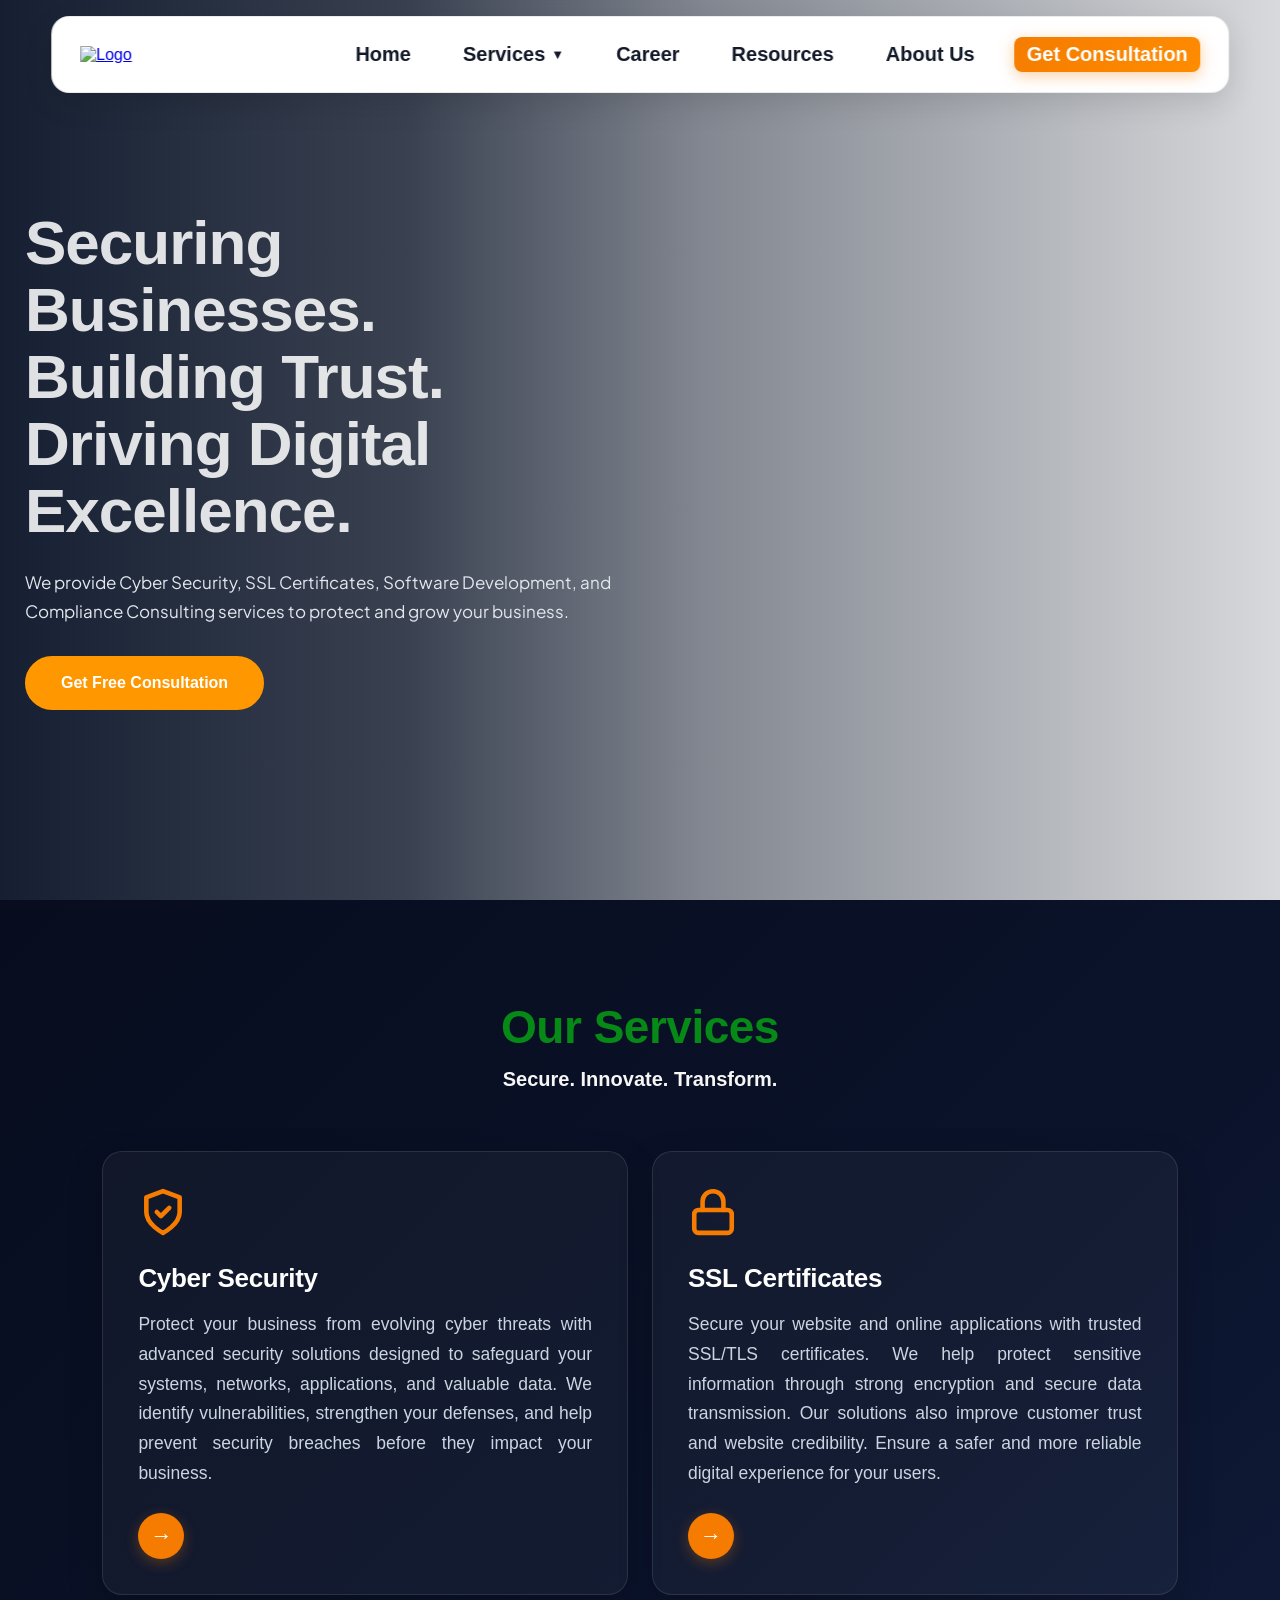
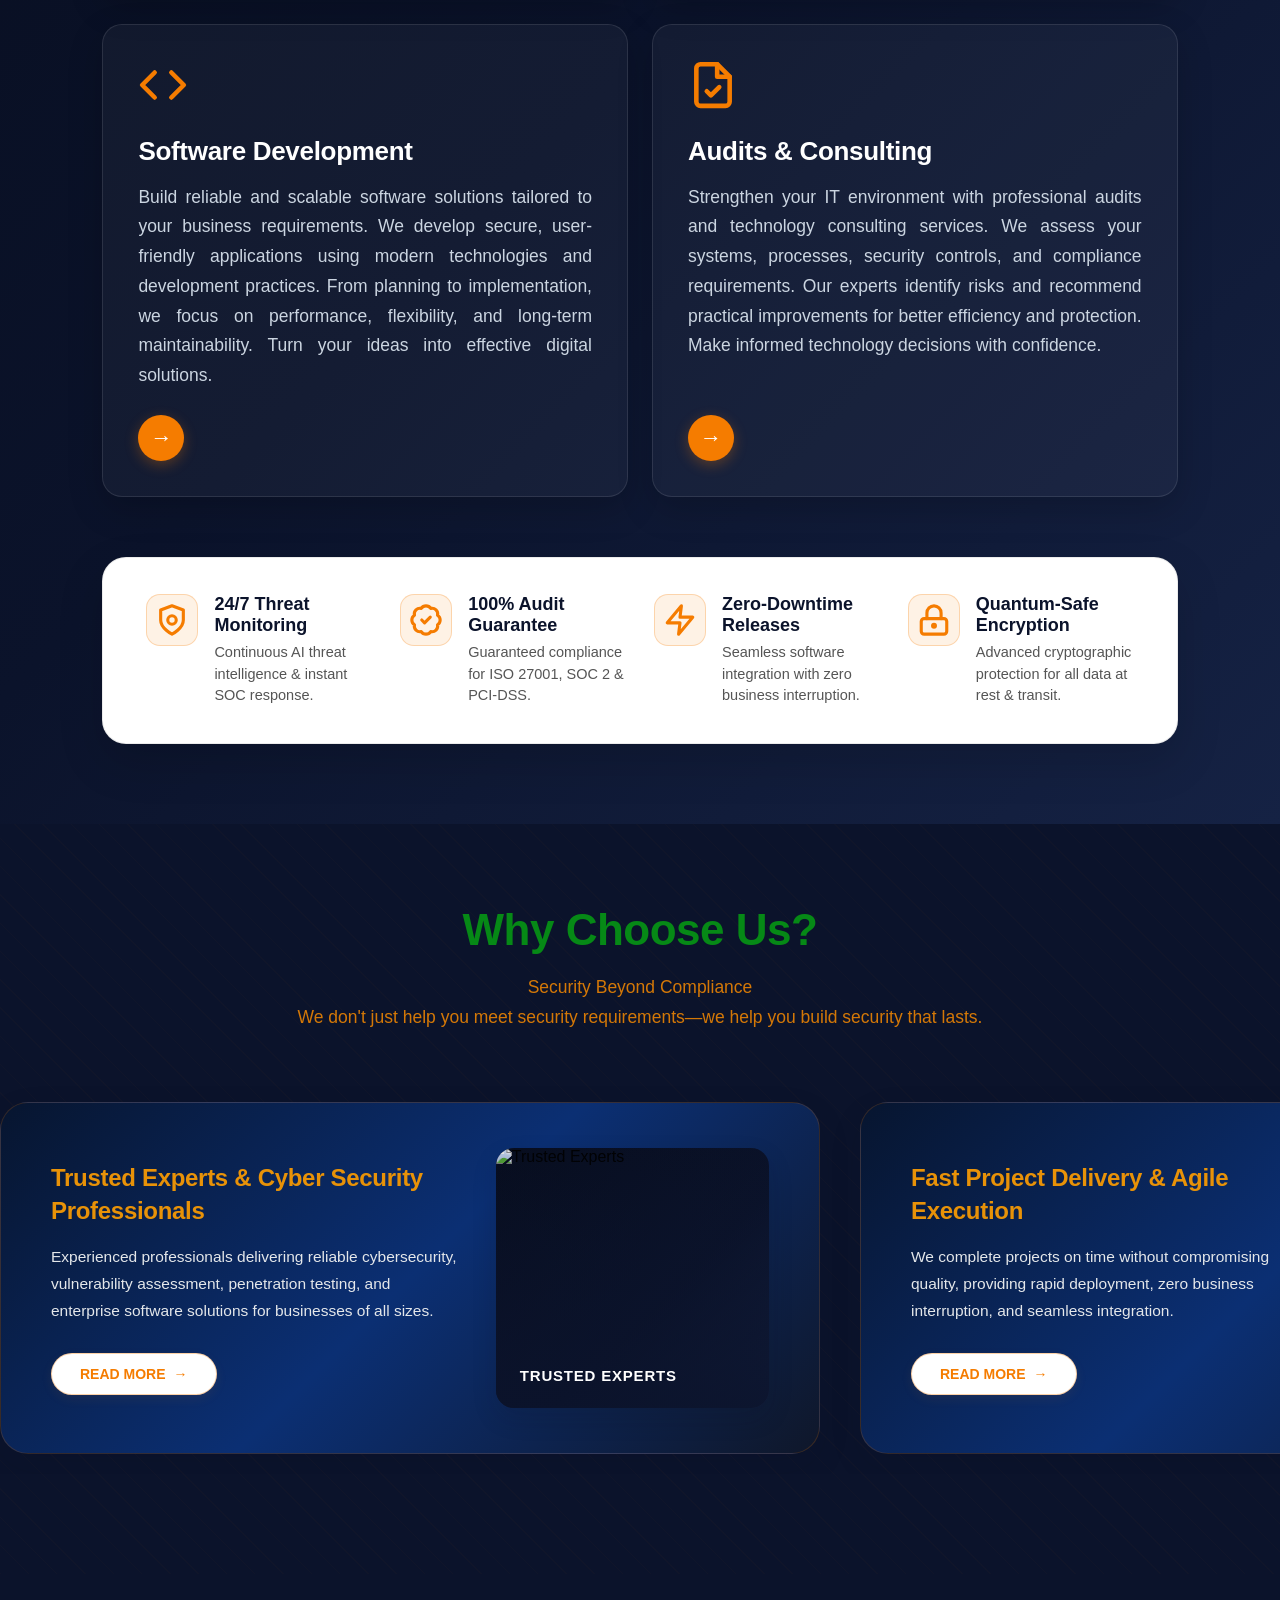
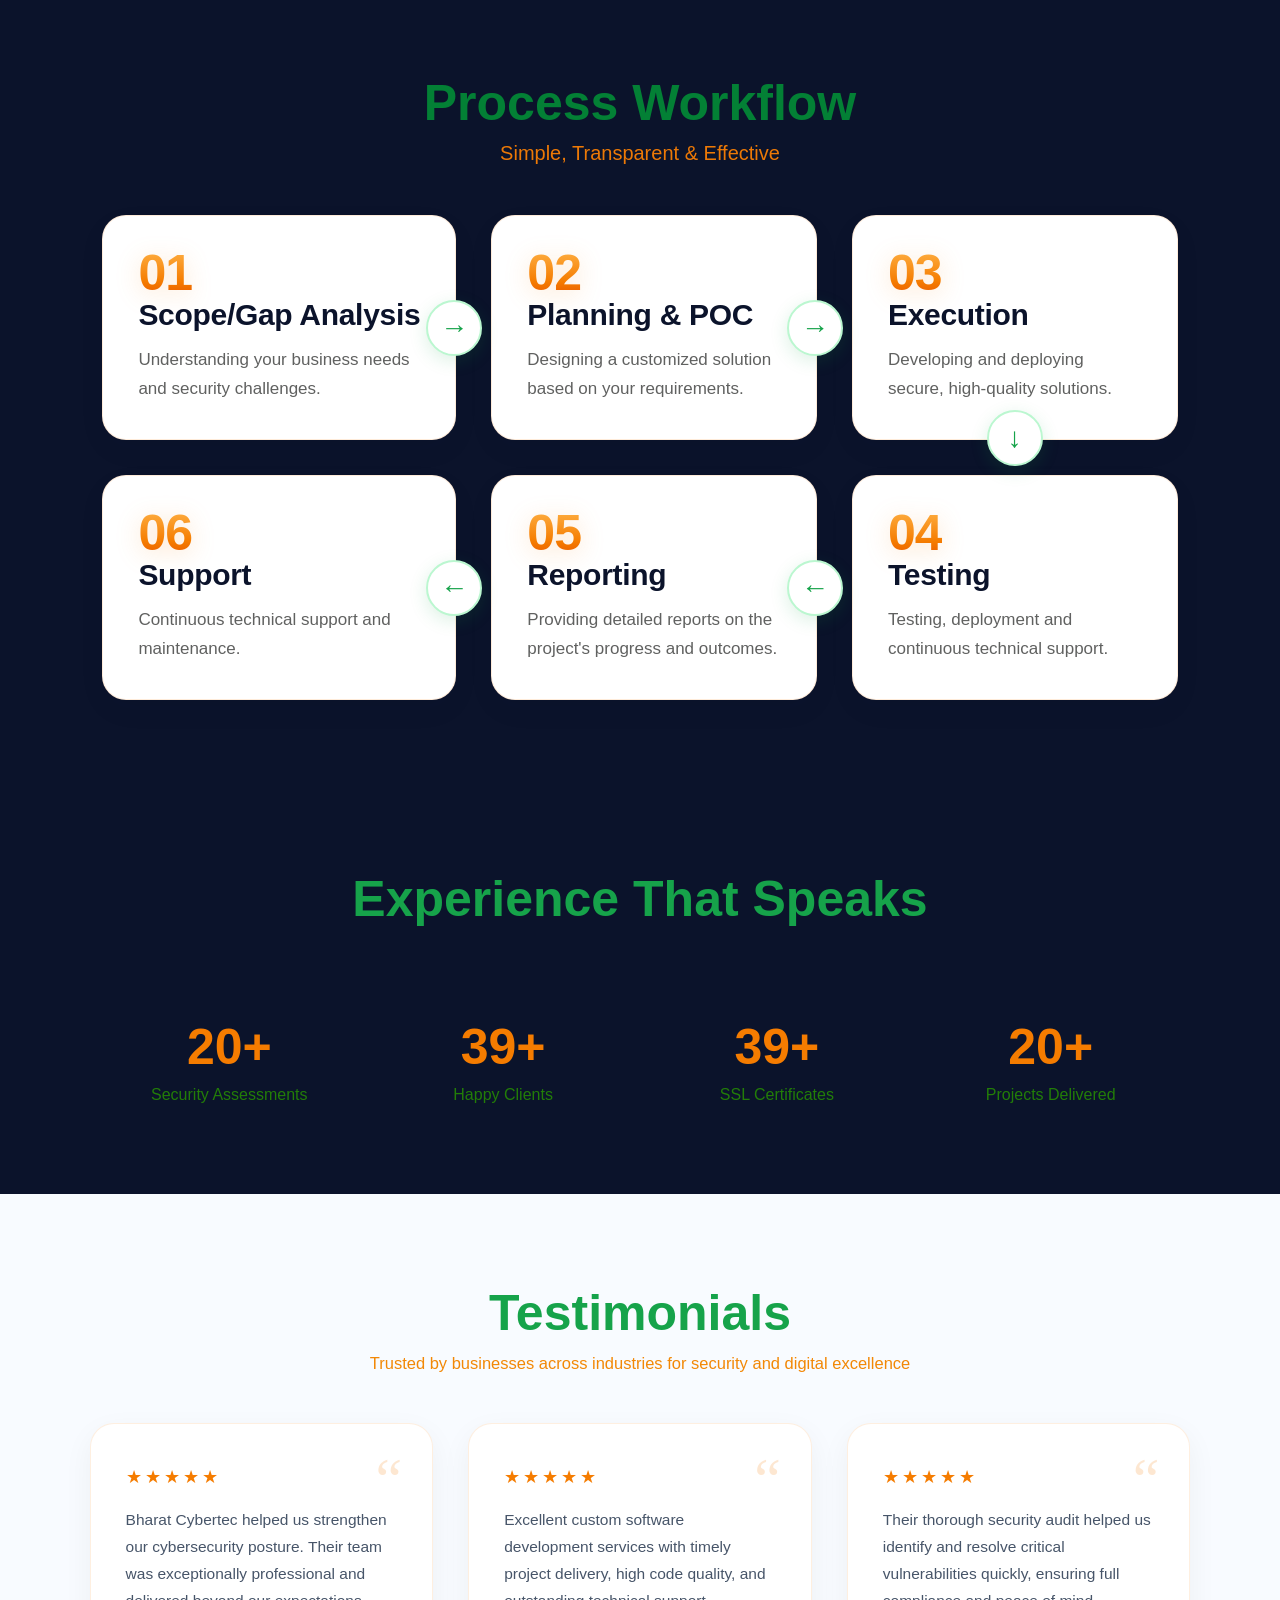
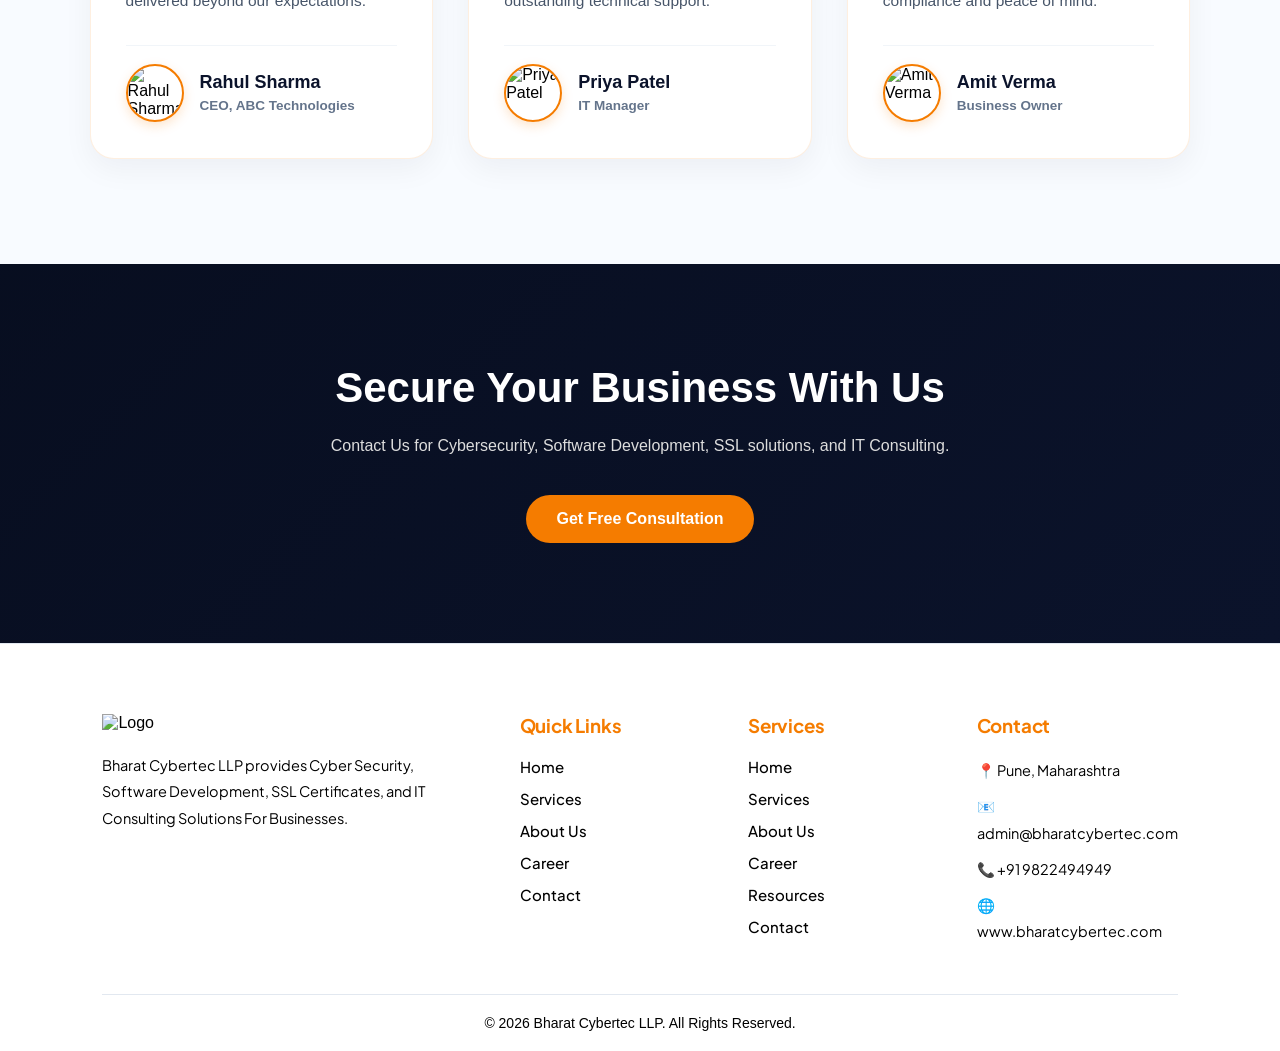
==== home page/index.html @ b397ce19 "Add files via upload" ====
<!DOCTYPE html>
<html>
<head>
    <meta charset="UTF-8">
    <title>Bharat Cybertec LLP</title>
</head>
<body>

    <script>
        window.location.href = "home.html";
    </script>

</body>
</html>
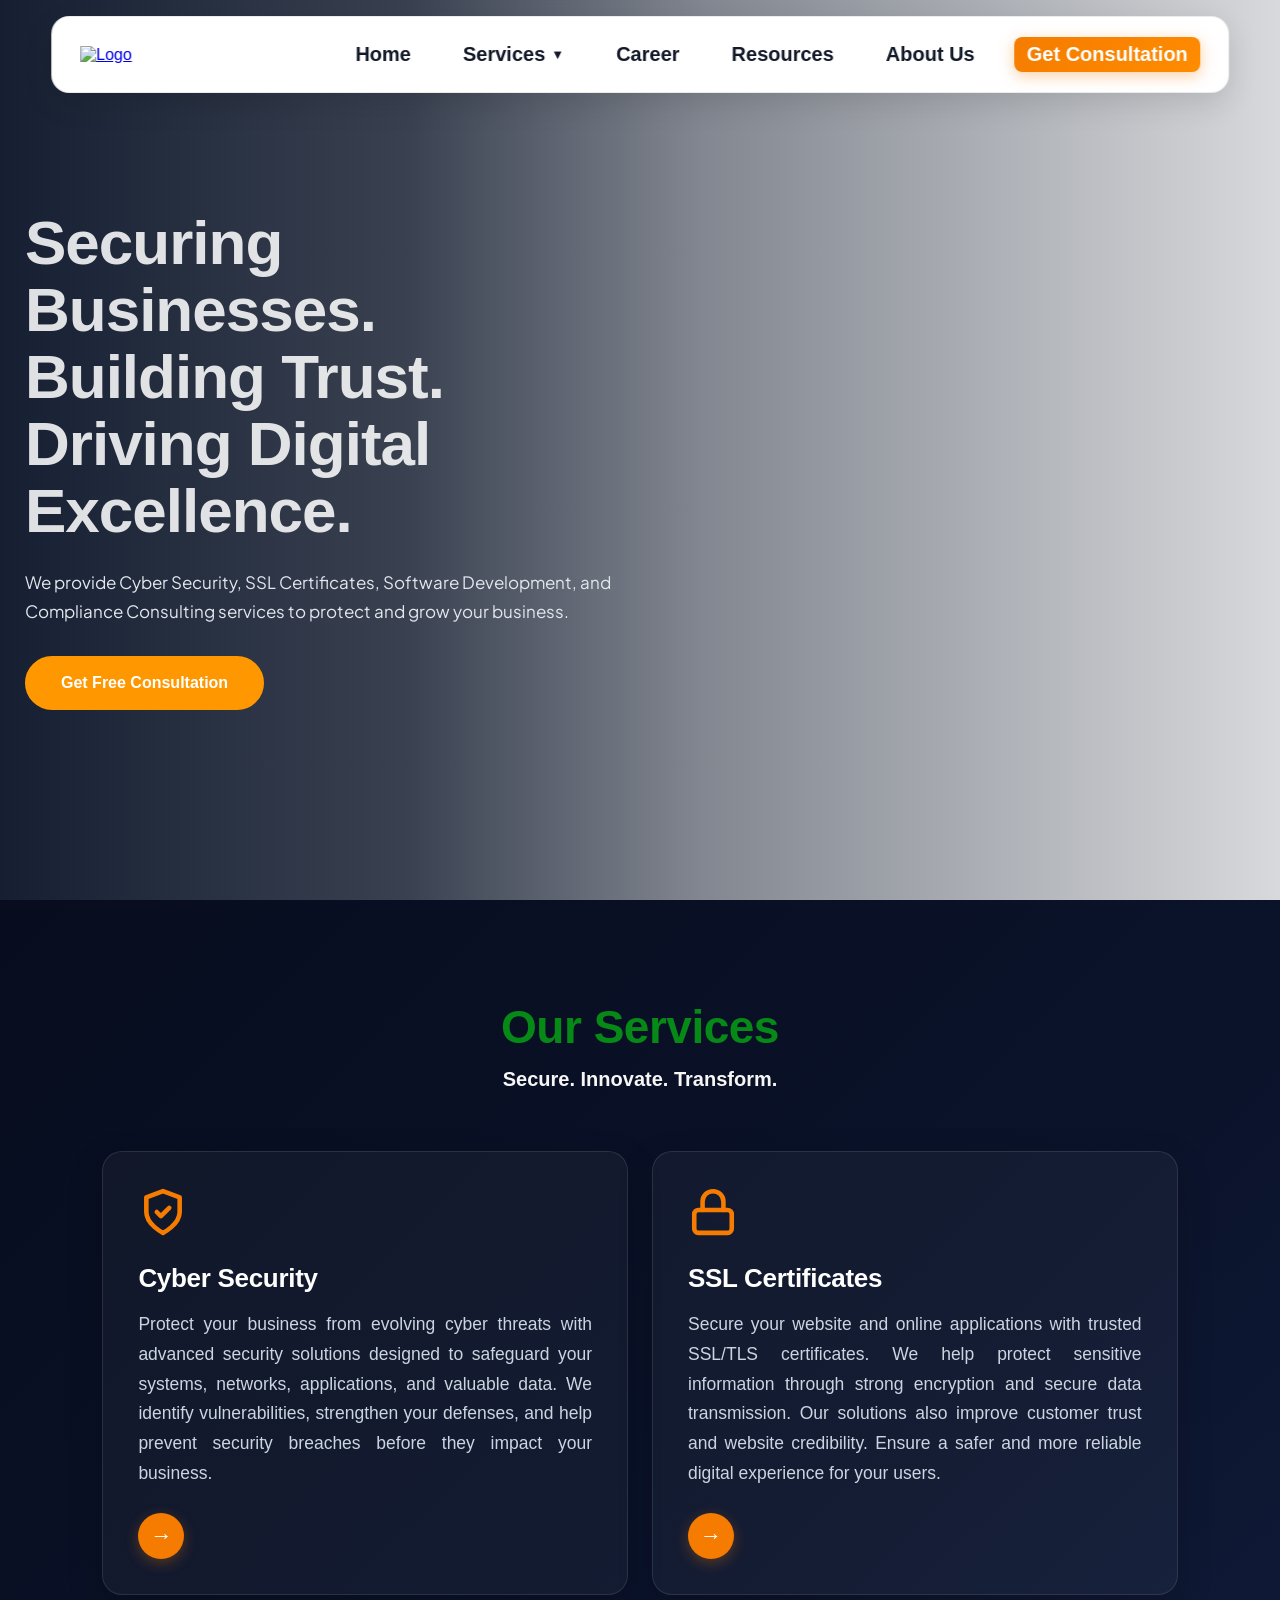
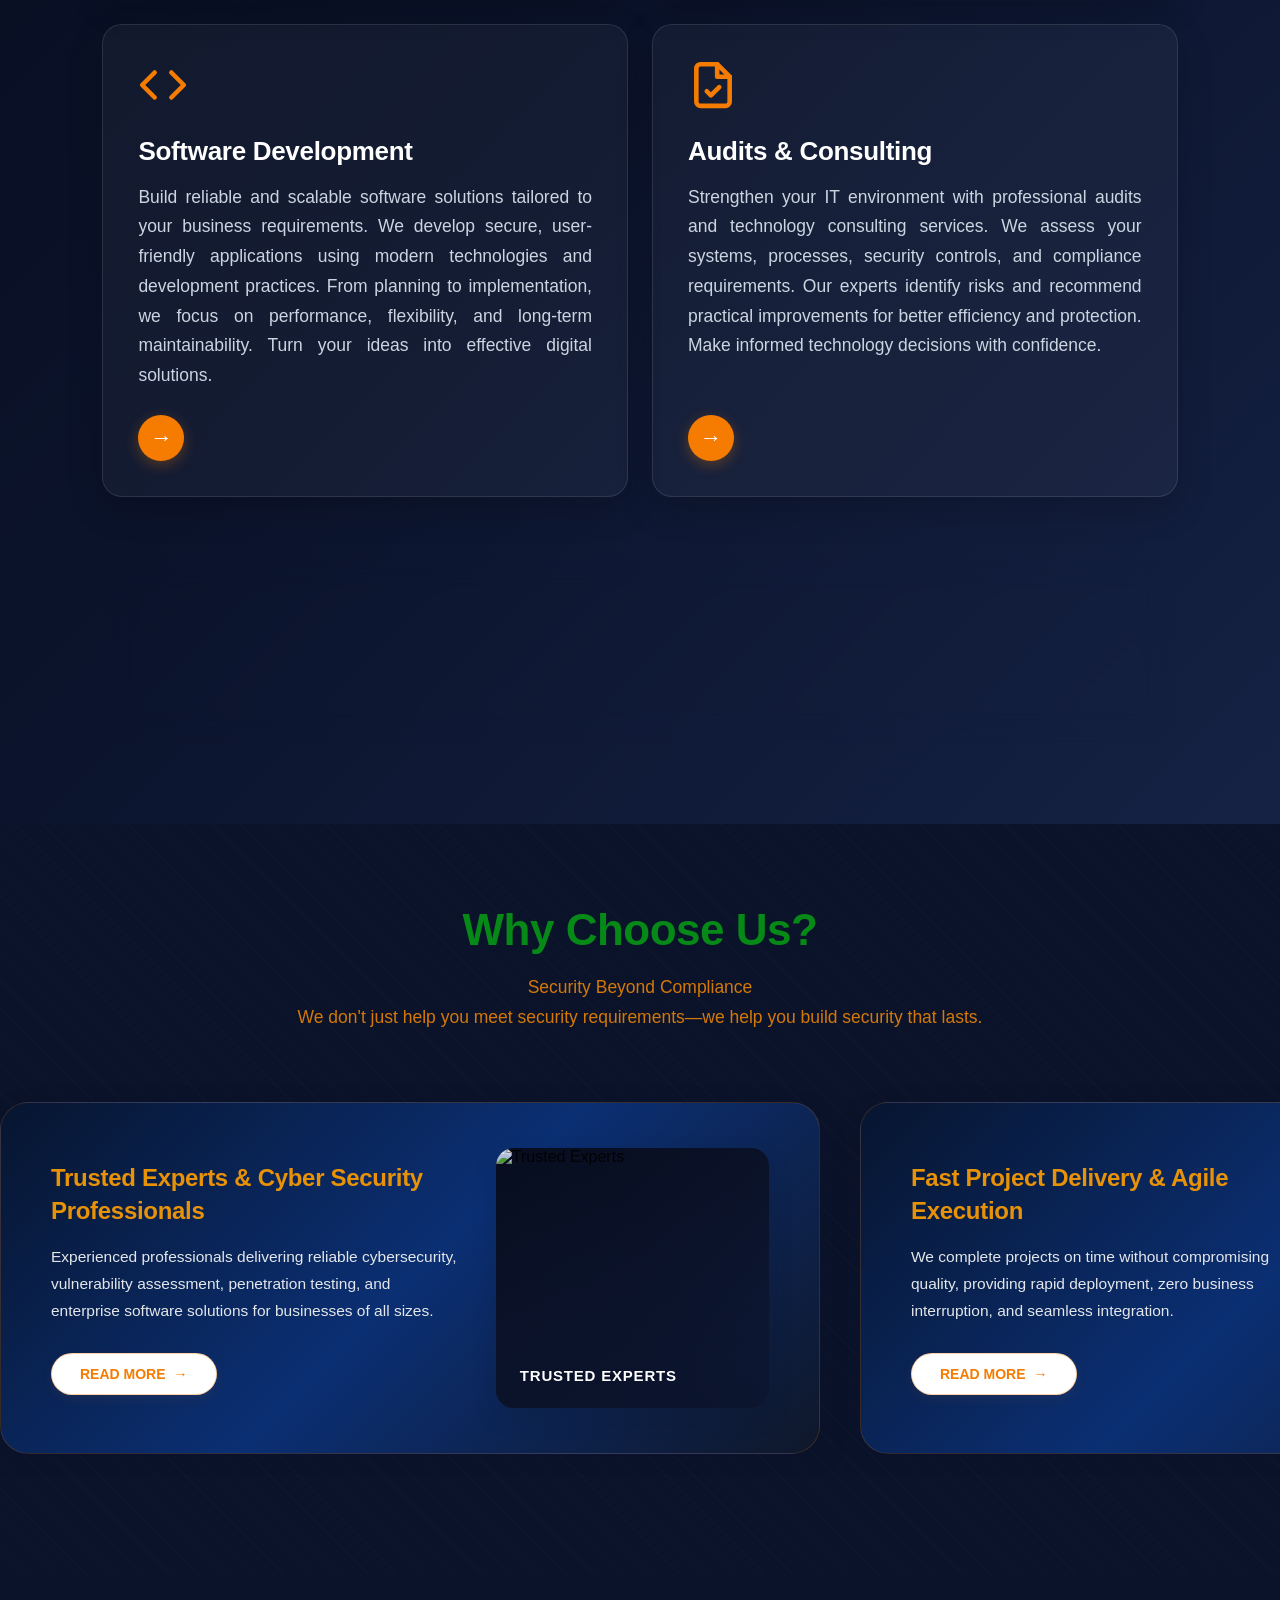
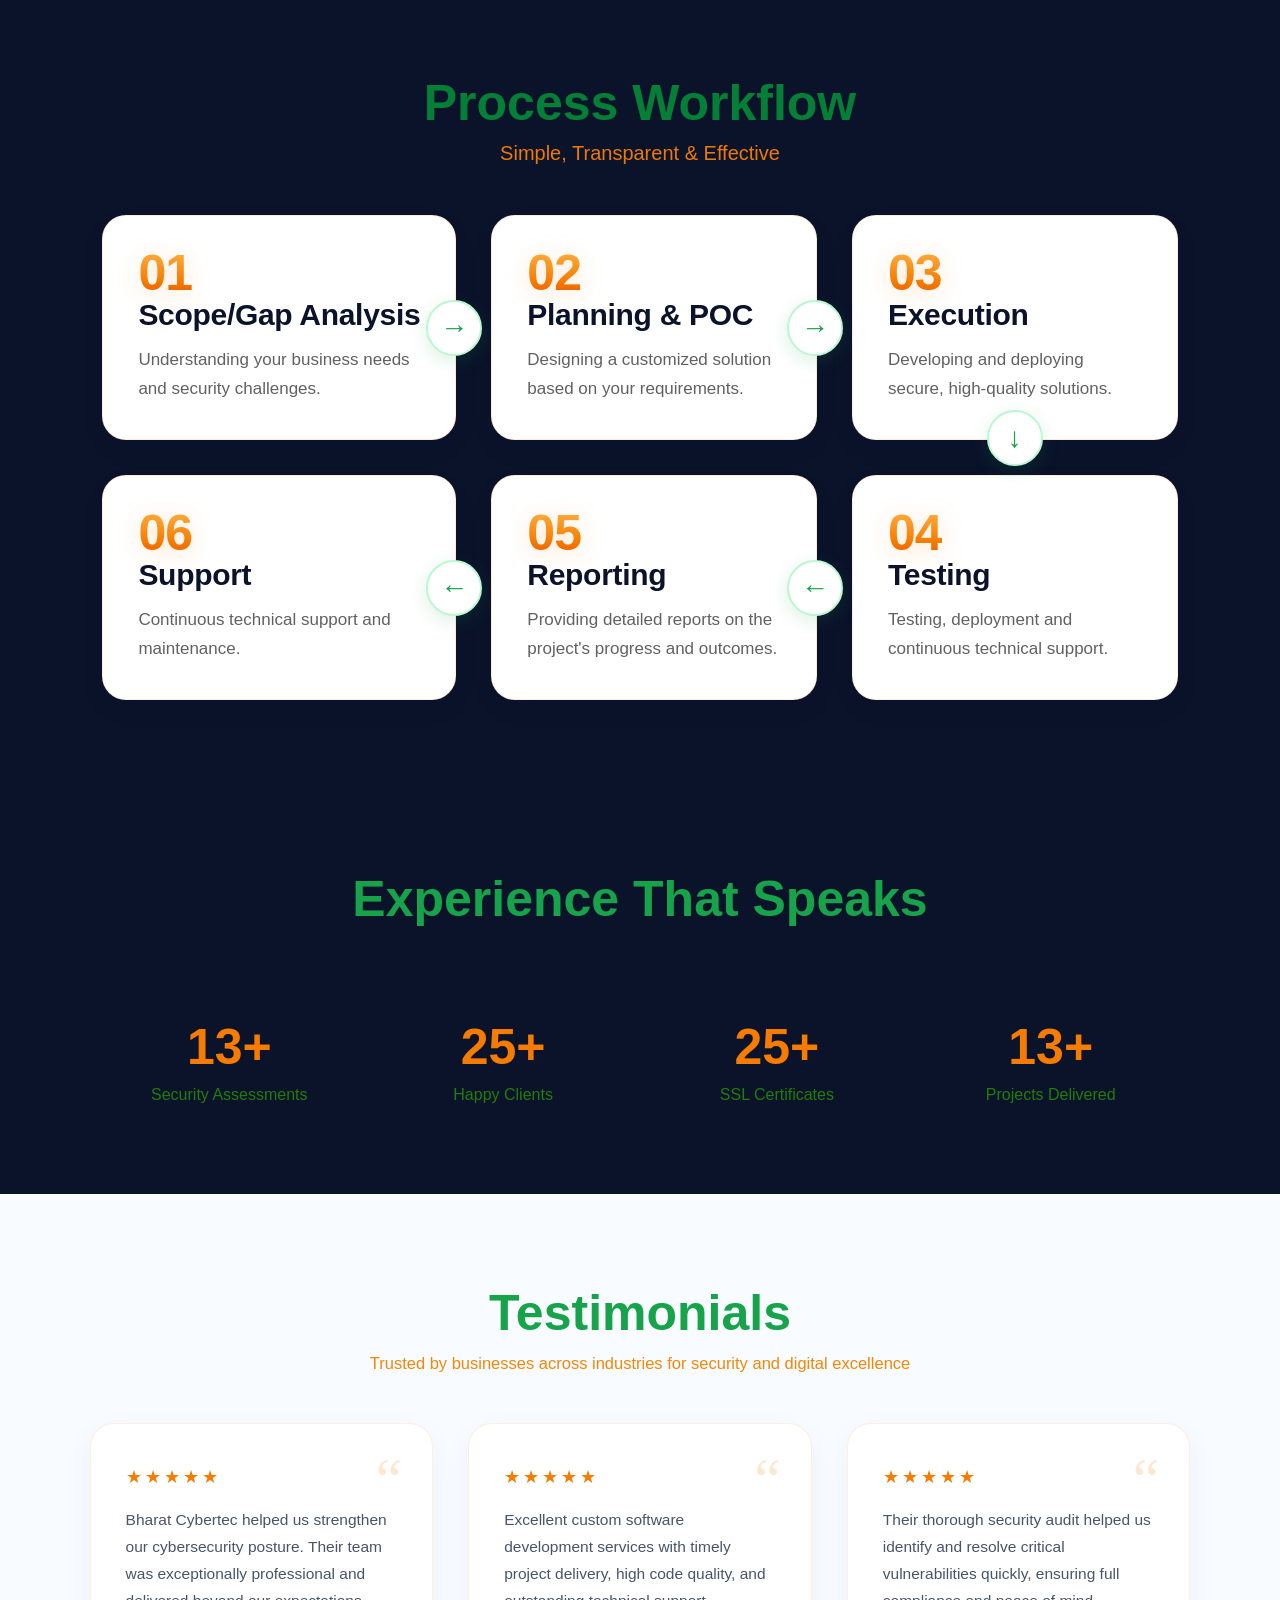
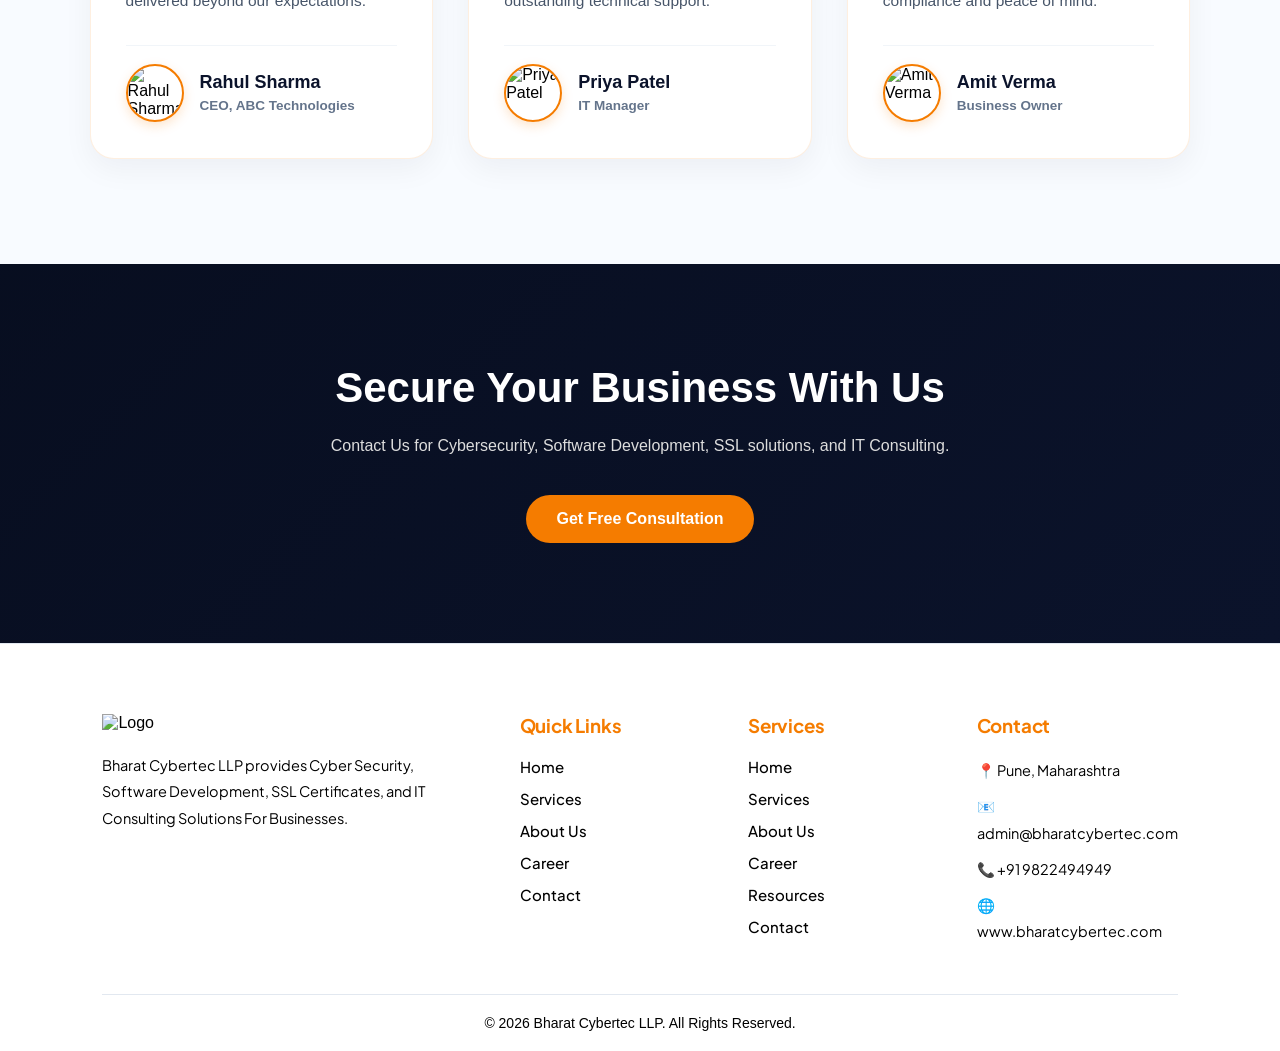
==== commit 85e6b066: "Add home page index redirect" ====
--- a/home page/index.html
+++ b/home page/index.html
@@ -1,14 +1,14 @@
-<!DOCTYPE html>
-<html>
-<head>
-    <meta charset="UTF-8">
-    <title>Bharat Cybertec LLP</title>
-</head>
-<body>
-
-    <script>
-        window.location.href = "home.html";
-    </script>
-
-</body>
-</html>+<!DOCTYPE html>
+<html>
+<head>
+    <meta charset="UTF-8">
+    <title>Bharat Cybertec LLP</title>
+</head>
+<body>
+
+    <script>
+        window.location.href = "home.html";
+    </script>
+
+</body>
+</html>
